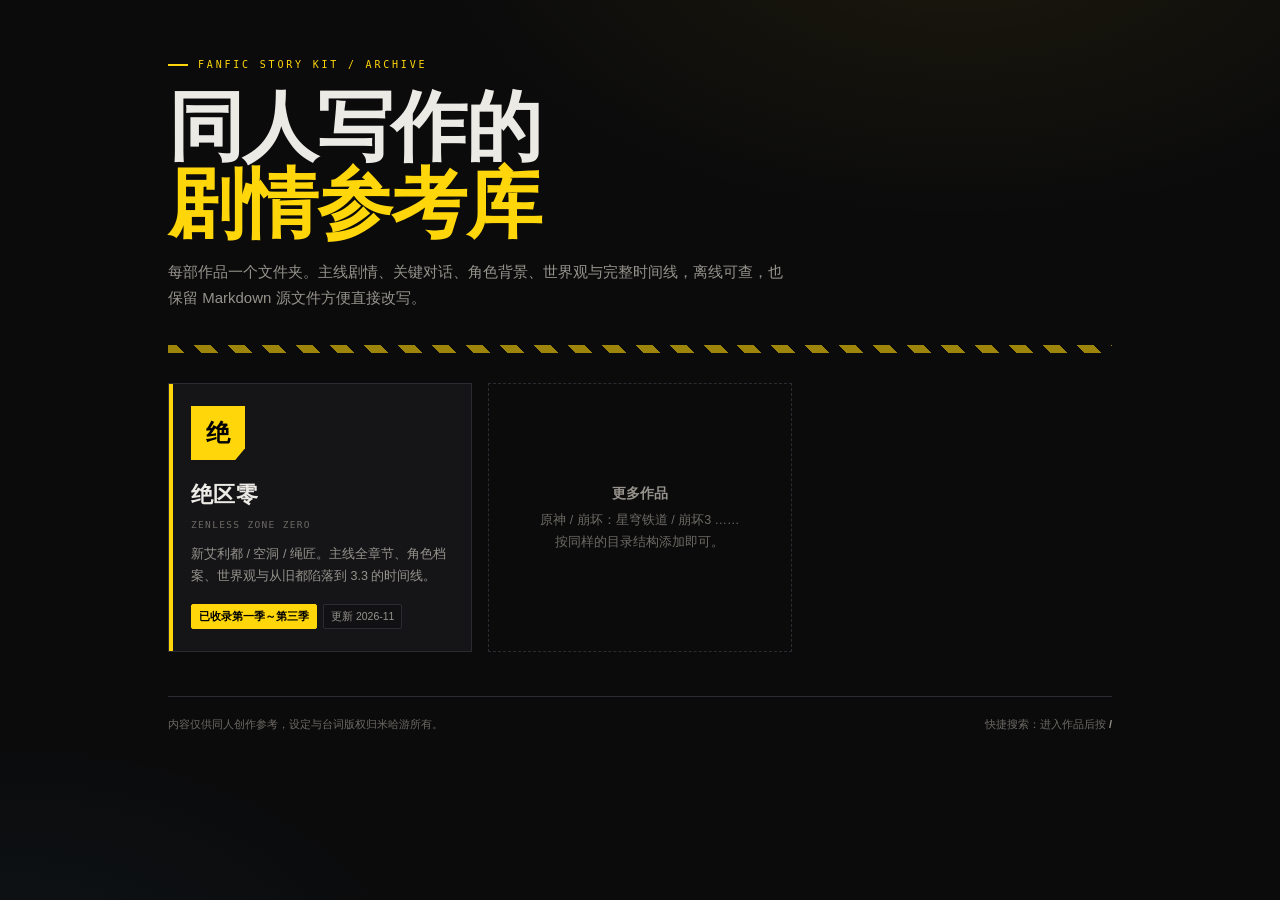
==== index.html @ 9d983272 "feat: Create Game Plot Reference Tool Co-authored-by: traeagent <traeagent@users.noreply.github.com>" ====
<!doctype html>
<html lang="zh-CN">
<head>
<meta charset="utf-8">
<meta name="viewport" content="width=device-width, initial-scale=1">
<title>Fanfic Story Kit · 同人剧情参考库</title>
<style>
  :root {
    --bg:#0b0b0c; --panel:#151518; --line:#2b2b31; --text:#eceae5; --muted:#96938c; --dim:#6d6a64;
    --yellow:#ffd60a; --red:#ff3b30;
    --font:"Noto Sans SC","PingFang SC","Microsoft YaHei",sans-serif;
    --mono:"JetBrains Mono",Consolas,monospace;
  }
  * { box-sizing:border-box; }
  body {
    margin:0; background:var(--bg); color:var(--text); font-family:var(--font); line-height:1.75;
    background-image:radial-gradient(900px 520px at 75% -10%,rgba(255,214,10,.07),transparent 60%),
      radial-gradient(700px 420px at 0% 110%,rgba(69,200,241,.05),transparent 60%);
    min-height:100vh;
  }
  a { color:inherit; text-decoration:none; }
  .wrap { max-width:1000px; margin:0 auto; padding:56px 28px 80px; }
  .kicker { font-family:var(--mono); font-size:10px; letter-spacing:.28em; color:var(--yellow); text-transform:uppercase; display:flex; align-items:center; gap:10px; }
  .kicker::before { content:""; width:20px; height:2px; background:var(--yellow); }
  h1 { font-size:clamp(38px,7vw,76px); font-weight:900; line-height:1.02; letter-spacing:-.02em; margin:14px 0 16px; }
  h1 em { font-style:normal; color:var(--yellow); }
  .lead { max-width:620px; color:var(--muted); font-size:15px; margin:0 0 34px; }
  .hazard { height:8px; background:repeating-linear-gradient(45deg,var(--yellow) 0 12px,transparent 12px 24px); opacity:.6; margin:30px 0; }
  .work-grid { display:grid; grid-template-columns:repeat(auto-fill,minmax(280px,1fr)); gap:16px; }
  .work {
    display:block; border:1px solid var(--line); background:var(--panel); padding:22px; position:relative;
    transition:.16s ease; overflow:hidden;
  }
  .work:hover { border-color:var(--yellow); transform:translateY(-3px); box-shadow:6px 6px 0 rgba(255,214,10,.1); }
  .work::before { content:""; position:absolute; left:0; top:0; bottom:0; width:4px; background:var(--accent,var(--yellow)); }
  .badge {
    width:54px; height:54px; display:grid; place-items:center; background:var(--accent,var(--yellow));
    color:#000; font-weight:900; font-size:24px; clip-path:polygon(0 0,100% 0,100% 78%,82% 100%,0 100%);
    margin-bottom:16px;
  }
  .work h2 { font-size:22px; font-weight:900; margin:0; letter-spacing:.02em; }
  .work .en { font-family:var(--mono); font-size:9.5px; letter-spacing:.14em; color:var(--dim); text-transform:uppercase; margin-top:2px; }
  .work p { font-size:12.5px; color:var(--muted); margin:11px 0 16px; min-height:44px; }
  .work-meta { display:flex; flex-wrap:wrap; gap:6px; }
  .tag { font-size:10.5px; border:1px solid var(--line); color:var(--muted); padding:2px 7px; border-radius:2px; background:#111114; }
  .tag.y { color:#000; background:var(--yellow); border-color:var(--yellow); font-weight:700; }
  .soon {
    border:1px dashed var(--line); padding:22px; display:grid; place-items:center; color:var(--dim);
    font-size:12.5px; text-align:center; min-height:190px;
  }
  .soon b { display:block; color:var(--muted); font-size:14px; margin-bottom:4px; }
  .foot { margin-top:44px; padding-top:18px; border-top:1px solid var(--line); font-size:11px; color:var(--dim); display:flex; flex-wrap:wrap; gap:8px 20px; justify-content:space-between; }
  .foot a { color:var(--muted); border-bottom:1px dotted var(--line); }
</style>
</head>
<body>
<div class="wrap">
  <div class="kicker">Fanfic Story Kit / Archive</div>
  <h1>同人写作的<br><em>剧情参考库</em></h1>
  <p class="lead">每部作品一个文件夹。主线剧情、关键对话、角色背景、世界观与完整时间线，离线可查，也保留 Markdown 源文件方便直接改写。</p>

  <div class="hazard"></div>

  <div class="work-grid" id="works"></div>

  <div class="foot">
    <span>内容仅供同人创作参考，设定与台词版权归米哈游所有。</span>
    <span>快捷搜索：进入作品后按 <b style="color:var(--muted)">/</b></span>
  </div>
</div>

<script src="works.js"></script>
<script>
  var el = document.getElementById('works');
  var html = (window.WORKS || []).map(function (w) {
    return '<a class="work" href="' + w.path + '" style="--accent:' + (w.color || '#ffd60a') + '">' +
      '<div class="badge">' + (w.initial || w.name.slice(0, 1)) + '</div>' +
      '<h2>' + w.name + '</h2>' +
      '<div class="en">' + (w.en || '') + '</div>' +
      '<p>' + (w.desc || '') + '</p>' +
      '<div class="work-meta">' +
        '<span class="tag y">' + (w.status || '已收录') + '</span>' +
        '<span class="tag">更新 ' + (w.updated || '') + '</span>' +
      '</div></a>';
  }).join('');
  html += '<div class="soon"><div><b>更多作品</b>原神 / 崩坏：星穹铁道 / 崩坏3 ……<br>按同样的目录结构添加即可。</div></div>';
  el.innerHTML = html;
</script>
</body>
</html>
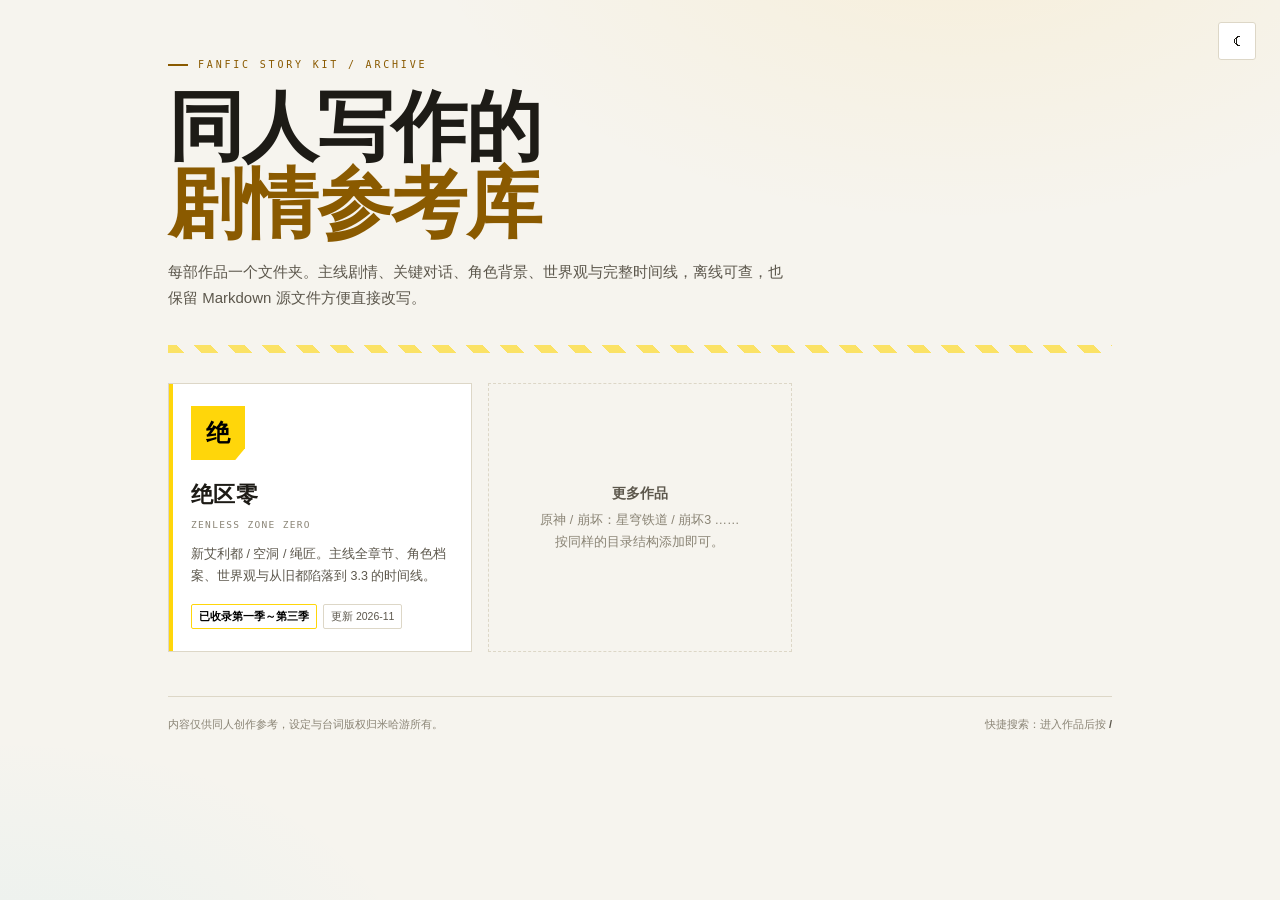
==== commit 0837c2b1: "feat: update workspace Co-authored-by: traeagent <traeagent@users.noreply.github.com>" ====
--- a/index.html
+++ b/index.html
@@ -4,10 +4,11 @@
 <meta charset="utf-8">
 <meta name="viewport" content="width=device-width, initial-scale=1">
 <title>Fanfic Story Kit · 同人剧情参考库</title>
+<script>(function(){try{var t=localStorage.getItem('storykit-theme');if(t!=='light'&&t!=='dark'){t=(matchMedia('(prefers-color-scheme: light)').matches)?'light':'dark';}document.documentElement.setAttribute('data-theme',t);}catch(e){}})();</script>
 <style>
   :root {
     --bg:#0b0b0c; --panel:#151518; --line:#2b2b31; --text:#eceae5; --muted:#96938c; --dim:#6d6a64;
-    --yellow:#ffd60a; --red:#ff3b30;
+    --yellow:#ffd60a; --red:#ff3b30; --accent:#ffd60a;
     --font:"Noto Sans SC","PingFang SC","Microsoft YaHei",sans-serif;
     --mono:"JetBrains Mono",Consolas,monospace;
   }
@@ -51,9 +52,44 @@
   .soon b { display:block; color:var(--muted); font-size:14px; margin-bottom:4px; }
   .foot { margin-top:44px; padding-top:18px; border-top:1px solid var(--line); font-size:11px; color:var(--dim); display:flex; flex-wrap:wrap; gap:8px 20px; justify-content:space-between; }
   .foot a { color:var(--muted); border-bottom:1px dotted var(--line); }
+  .theme-toggle{position:fixed;top:22px;right:24px;z-index:50;width:38px;height:38px;display:grid;place-items:center;border:1px solid var(--line);background:var(--panel);color:var(--text);border-radius:3px;cursor:pointer;font-size:16px;transition:.15s;}
+  .theme-toggle:hover{border-color:var(--accent);color:var(--accent);}
+  :root[data-theme="light"]{--bg:#f6f4ee;--panel:#fff;--line:#ddd7c7;--text:#1d1b16;--muted:#5c574c;--dim:#8a8475;--accent:#8a5a00;}
+  :root[data-theme="light"] body{background-image:radial-gradient(900px 520px at 75% -10%,rgba(255,180,0,.09),transparent 60%),radial-gradient(700px 420px at 0% 110%,rgba(69,200,241,.07),transparent 60%);}
+  :root[data-theme="light"] h1 em{color:var(--accent);}
+  :root[data-theme="light"] .kicker{color:var(--accent);}
+  :root[data-theme="light"] .kicker::before{background:var(--accent);}
+  :root[data-theme="light"] .tag{background:#fff;}
+  :root[data-theme="light"] .work:hover{border-color:var(--accent);box-shadow:6px 6px 0 rgba(138,90,0,.12);}
 </style>
 </head>
 <body>
+<button class="theme-toggle" id="themeToggle" aria-label="切换亮暗">☾</button>
+<script>
+(function(){
+  var KEY='storykit-theme';
+  var btn=document.getElementById('themeToggle');
+  function resolve(){
+    var t=null; try{t=localStorage.getItem(KEY);}catch(e){}
+    if(t==='light'||t==='dark') return t;
+    return (window.matchMedia&&matchMedia('(prefers-color-scheme: light)').matches)?'light':'dark';
+  }
+  function apply(t){
+    document.documentElement.setAttribute('data-theme',t);
+    if(!btn) return;
+    var light=t==='light';
+    btn.textContent=light?'\u263e':'\u2600';
+    var label=light?'\u5207\u6362\u5230\u6697\u8272':'\u5207\u6362\u5230\u4eae\u8272';
+    btn.setAttribute('aria-label',label); btn.title=label;
+  }
+  apply(resolve());
+  btn.addEventListener('click',function(){
+    var next=resolve()==='light'?'dark':'light';
+    try{localStorage.setItem(KEY,next);}catch(e){}
+    apply(next);
+  });
+})();
+</script>
 <div class="wrap">
   <div class="kicker">Fanfic Story Kit / Archive</div>
   <h1>同人写作的<br><em>剧情参考库</em></h1>
